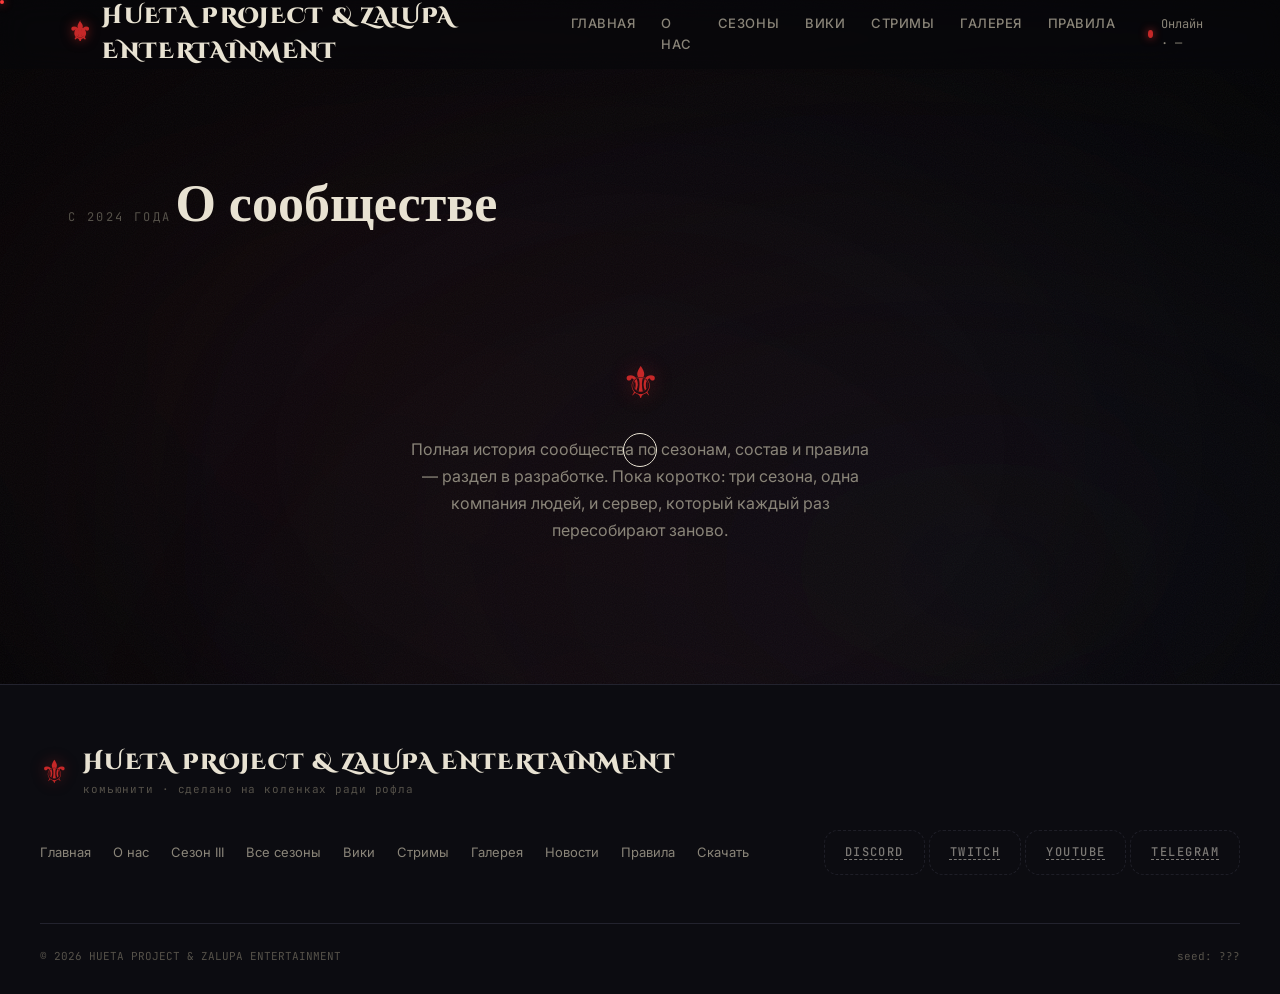
==== about.html @ 7000c820 "Add files via upload" ====
<!DOCTYPE html>
<html lang="ru">
<head>
  <meta charset="UTF-8" />
  <meta name="viewport" content="width=device-width, initial-scale=1.0" />
  <title>О сообществе — УЕБИЩЬ</title>
  <link rel="preconnect" href="https://fonts.googleapis.com" />
  <link rel="preconnect" href="https://fonts.gstatic.com" crossorigin />
  <link href="https://fonts.googleapis.com/css2?family=Cinzel+Decorative:wght@700;900&family=JetBrains+Mono:wght@400;500;700&family=Inter:wght@300;400;500;700&display=swap" rel="stylesheet" />
  <link rel="stylesheet" href="assets/css/styles.css" />
</head>
<body data-theme="dark" data-page="about">
  <div class="bg-fog" aria-hidden="true">
    <div class="fog-layer fog-1"></div><div class="fog-layer fog-2"></div><div class="fog-layer fog-3"></div>
  </div>
  <div class="bg-vignette" aria-hidden="true"></div>
  <div class="bg-grain" aria-hidden="true"></div>
  <div class="cursor" id="cursor" aria-hidden="true"><div class="cursor-ring"></div><div class="cursor-dot"></div></div>
  <div class="scroll-progress" id="scrollProgress" aria-hidden="true"></div>
  <div id="site-header"></div>
  <main>
    <div class="page-header">
      <span class="page-header__eyebrow">С 2024 ГОДА</span>
      <h1 class="glitch" data-text="О сообществе">О сообществе</h1>
    </div>
    <div class="stub-block reveal-auto">
      <div class="stub-block__mark">⚜</div>
      <p>Полная история сообщества по сезонам, состав и правила — раздел в разработке. Пока коротко: три сезона, одна компания людей, и сервер, который каждый раз пересобирают заново.</p>
    </div>
  </main>
  <div id="site-footer"></div>
  <script src="assets/js/site.js"></script>
</body>
</html>
---- assets/css/styles.css ----
/* ============================================================
   ПОЛЫНЬ — Horror Minecraft Server
   Палитра: антрацит + кровь + тлен
   ============================================================ */

:root {
  --bg-0: #07070a;        /* самая глубокая тьма */
  --bg-1: #0c0c11;        /* фон секций */
  --bg-2: #121219;        /* карточки */
  --bg-3: #1a1a23;        /* приподнятые элементы */
  --line: #23232e;        /* границы */
  --line-2: #2e2e3a;      /* границы светлее */

  --ink: #d8d3c8;         /* основной текст — выцветшая кость */
  --ink-dim: #8a8579;     /* приглушённый текст */
  --ink-faint: #56524a;   /* совсем тихий текст */

  --blood: #8b1a1a;       /* кровь */
  --blood-bright: #c62828;/* кровь акцент */
  --blood-glow: #ff3b3b;  /* свечение */
  --rust: #b5651d;        /* ржавчина / факел */
  --bone: #e8e2d2;        /* кость / свет */

  --font-display: "Cinzel Decorative", "Times New Roman", serif;
  --font-mono: "JetBrains Mono", "Courier New", monospace;
  --font-body: "Inter", -apple-system, "Segoe UI", sans-serif;

  --maxw: 1200px;
  --r: 14px;

  --ease: cubic-bezier(0.22, 1, 0.36, 1);
}

/* ============================================================
   РЕСЕТ
   ============================================================ */
*, *::before, *::after { box-sizing: border-box; margin: 0; padding: 0; }

html { scroll-behavior: smooth; }

body {
  font-family: var(--font-body);
  background: var(--bg-0);
  color: var(--ink);
  line-height: 1.6;
  overflow-x: hidden;
  cursor: none;
  position: relative;
  min-height: 100vh;
}

/* На тач-устройствах возвращаем обычный курсор */
@media (hover: none) {
  body { cursor: auto; }
  .cursor { display: none !important; }
}

a { color: inherit; text-decoration: none; }
ul { list-style: none; }
button { font: inherit; color: inherit; background: none; border: none; cursor: none; }
img, canvas { display: block; max-width: 100%; }

::selection { background: var(--blood); color: var(--bone); }

/* Скроллбар */
::-webkit-scrollbar { width: 10px; }
::-webkit-scrollbar-track { background: var(--bg-0); }
::-webkit-scrollbar-thumb { background: var(--line-2); border-radius: 10px; }
::-webkit-scrollbar-thumb:hover { background: var(--blood); }

/* ============================================================
   ФОНОВЫЕ СЛОИ
   ============================================================ */
.bg-fog { position: fixed; inset: 0; z-index: 0; pointer-events: none; overflow: hidden; }
.fog-layer {
  position: absolute;
  inset: -20%;
  background: radial-gradient(ellipse at 30% 40%, rgba(139,26,26,0.07), transparent 55%),
              radial-gradient(ellipse at 70% 60%, rgba(20,20,30,0.5), transparent 60%);
  filter: blur(40px);
  animation: fogDrift 40s linear infinite;
  opacity: 0.6;
}
.fog-2 { animation-duration: 60s; animation-direction: reverse; opacity: 0.45; }
.fog-3 {
  background: radial-gradient(ellipse at 50% 100%, rgba(139,26,26,0.12), transparent 50%);
  animation-duration: 50s; opacity: 0.5;
}
@keyframes fogDrift {
  0%   { transform: translate(0,0) rotate(0deg); }
  50%  { transform: translate(4%, -3%) rotate(180deg); }
  100% { transform: translate(0,0) rotate(360deg); }
}

.bg-vignette {
  position: fixed; inset: 0; z-index: 1; pointer-events: none;
  background: radial-gradient(ellipse at center, transparent 40%, rgba(0,0,0,0.55) 100%);
}

.bg-grain {
  position: fixed; inset: 0; z-index: 2; pointer-events: none; opacity: 0.05;
  background-image: url("data:image/svg+xml;utf8,<svg xmlns='http://www.w3.org/2000/svg' width='120' height='120'><filter id='n'><feTurbulence type='fractalNoise' baseFrequency='0.9' numOctaves='2'/></filter><rect width='100%25' height='100%25' filter='url(%23n)'/></svg>");
  animation: grain 0.8s steps(3) infinite;
}
@keyframes grain {
  0%   { transform: translate(0,0); }
  33%  { transform: translate(-3%, 2%); }
  66%  { transform: translate(2%, -3%); }
  100% { transform: translate(0,0); }
}

/* ============================================================
   КАСТОМНЫЙ КУРСОР
   Контейнер БЕЗ transform/blend — иначе fixed-дети
   позиционируются от него, а не от окна, и разъезжаются.
   ============================================================ */
.cursor {
  position: fixed; top: 0; left: 0; z-index: 9999;
  pointer-events: none;
}
.cursor-ring,
.cursor-dot {
  position: fixed; top: 0; left: 0;
  border-radius: 50%;
  will-change: transform;
}
.cursor-ring {
  width: 34px; height: 34px;
  border: 1px solid var(--bone);
  transition: width 0.25s var(--ease), height 0.25s var(--ease), border-color 0.25s;
}
.cursor-dot {
  width: 4px; height: 4px;
  background: var(--blood-glow);
  box-shadow: 0 0 8px var(--blood-glow);
}
.cursor.is-hover .cursor-ring { width: 56px; height: 56px; border-color: var(--blood-bright); }
.cursor.is-down .cursor-ring { width: 24px; height: 24px; }

/* ============================================================
   ПРОГРЕСС-БАР ПРОКРУТКИ
   ============================================================ */
.scroll-progress {
  position: fixed; top: 0; left: 0; height: 2px; width: 0%;
  background: linear-gradient(90deg, var(--blood), var(--blood-glow));
  z-index: 1000; box-shadow: 0 0 10px var(--blood-glow);
  transition: width 0.1s linear;
}

/* ============================================================
   НАВИГАЦИЯ
   ============================================================ */
.nav {
  position: fixed; top: 0; left: 0; right: 0; z-index: 100;
  background: rgba(7,7,10,0.6);
  backdrop-filter: blur(14px) saturate(140%);
  -webkit-backdrop-filter: blur(14px) saturate(140%);
  border-bottom: 1px solid transparent;
  transition: border-color 0.4s, background 0.4s;
}
.nav.is-scrolled { border-bottom-color: var(--line); background: rgba(7,7,10,0.85); }
.nav__inner {
  max-width: var(--maxw); margin: 0 auto; padding: 0 28px;
  height: 68px; display: flex; align-items: center; gap: 32px;
}
.nav__logo { display: flex; align-items: center; gap: 10px; font-family: var(--font-display); font-weight: 900; font-size: 22px; letter-spacing: 0.06em; }
.nav__logo-mark { color: var(--blood-bright); font-size: 26px; text-shadow: 0 0 12px rgba(198,40,40,0.6); }
.nav__logo-text { color: var(--bone); }

.nav__links { display: flex; gap: 26px; margin-left: auto; }
.nav__links a {
  font-size: 13px; font-weight: 500; letter-spacing: 0.04em; text-transform: uppercase;
  color: var(--ink-dim); position: relative; padding: 6px 0; transition: color 0.25s;
}
.nav__links a::after {
  content: ""; position: absolute; left: 0; bottom: 0; height: 1px; width: 0;
  background: var(--blood-bright); transition: width 0.3s var(--ease);
}
.nav__links a:hover { color: var(--bone); }
.nav__links a:hover::after { width: 100%; }

.nav__status { display: flex; align-items: center; gap: 8px; font-family: var(--font-mono); font-size: 12px; color: var(--ink-dim); }
.status-dot {
  width: 8px; height: 8px; border-radius: 50%; background: var(--blood-bright);
  box-shadow: 0 0 8px var(--blood-bright); animation: pulse 2.4s ease-in-out infinite;
}
.status-dot--lg { width: 12px; height: 12px; }
@keyframes pulse { 0%,100% { opacity: 1; transform: scale(1); } 50% { opacity: 0.4; transform: scale(0.8); } }

.nav__burger { display: none; flex-direction: column; gap: 5px; padding: 6px; }
.nav__burger span { width: 22px; height: 2px; background: var(--bone); transition: 0.3s; }
.nav__burger.is-open span:nth-child(1) { transform: translateY(7px) rotate(45deg); }
.nav__burger.is-open span:nth-child(2) { opacity: 0; }
.nav__burger.is-open span:nth-child(3) { transform: translateY(-7px) rotate(-45deg); }

.nav__mobile { display: none; flex-direction: column; background: var(--bg-1); border-bottom: 1px solid var(--line); padding: 16px 28px; gap: 14px; }
.nav__mobile a { color: var(--ink-dim); font-size: 15px; text-transform: uppercase; letter-spacing: 0.04em; }

/* ============================================================
   ОБЩИЕ СЕКЦИИ — плотный ритм, без воздушных пустот
   ============================================================ */
main { position: relative; z-index: 3; }
section { padding: 84px 28px; position: relative; }
.section-head { max-width: var(--maxw); margin: 0 auto 40px; }
.section-head--center { text-align: center; }
.section-head__index {
  font-family: var(--font-mono); font-size: 13px; color: var(--blood-bright);
  letter-spacing: 0.2em; display: block; margin-bottom: 14px;
}
.section-head__title {
  font-family: var(--font-display); font-weight: 900; font-size: clamp(30px, 4vw, 48px);
  color: var(--bone); letter-spacing: 0.02em; line-height: 1.1;
}
.section-head__desc { margin-top: 16px; color: var(--ink-dim); max-width: 560px; font-size: 16px; }
.section-head--center .section-head__desc { margin-left: auto; margin-right: auto; }

/* Разделитель-волосок между секциями — тонкая линия со знаком */
.divider {
  border: 0; max-width: var(--maxw); margin: 0 auto;
  height: 1px; background: linear-gradient(90deg, transparent, var(--line) 20%, var(--line) 80%, transparent);
  position: relative;
}
.divider::after {
  content: "⚜"; position: absolute; top: 50%; left: 50%; transform: translate(-50%, -50%);
  font-size: 14px; color: var(--blood-bright); background: var(--bg-0);
  padding: 0 18px; text-shadow: 0 0 10px rgba(198,40,40,0.5);
}

/* ============================================================
   HERO
   ============================================================ */
.hero {
  min-height: 100vh; display: flex; align-items: center; justify-content: center;
  text-align: center; padding: 110px 28px 72px; position: relative; overflow: hidden;
}
.hero__grid {
  position: absolute; inset: 0; pointer-events: none; opacity: 0.12;
  background-image:
    linear-gradient(var(--line) 1px, transparent 1px),
    linear-gradient(90deg, var(--line) 1px, transparent 1px);
  background-size: 64px 64px;
  mask-image: radial-gradient(ellipse at center, black 20%, transparent 70%);
  -webkit-mask-image: radial-gradient(ellipse at center, black 20%, transparent 70%);
}
.hero__content { position: relative; z-index: 2; max-width: 820px; }
.hero__eyebrow {
  font-family: var(--font-mono); font-size: 12px; letter-spacing: 0.3em;
  color: var(--ink-dim); display: inline-flex; align-items: center; gap: 14px; margin-bottom: 28px;
}
.hero__eyebrow-line { width: 40px; height: 1px; background: var(--blood-bright); }

.hero__title { font-family: var(--font-display); font-weight: 900; font-size: clamp(64px, 14vw, 180px); line-height: 0.9; color: var(--bone); letter-spacing: 0.04em; text-shadow: 0 0 60px rgba(139,26,26,0.3); }

.hero__subtitle { margin: 32px auto 0; max-width: 600px; font-size: clamp(15px, 2vw, 19px); color: var(--ink-dim); line-height: 1.7; }
.hero__subtitle em { color: var(--blood-bright); font-style: italic; }

.hero__cta { margin-top: 44px; display: flex; gap: 16px; justify-content: center; flex-wrap: wrap; }

.hero__stats { margin-top: 56px; display: flex; gap: 48px; justify-content: center; flex-wrap: wrap; padding-top: 40px; border-top: 1px solid var(--line); max-width: 560px; margin-left: auto; margin-right: auto; width: 100%; }
.hero__stat { display: flex; flex-direction: column; gap: 6px; }
.hero__stat-num { font-family: var(--font-display); font-weight: 900; font-size: 30px; color: var(--bone); }
.hero__stat-label { font-family: var(--font-mono); font-size: 11px; letter-spacing: 0.15em; text-transform: uppercase; color: var(--ink-faint); }

.hero__scroll { position: absolute; bottom: 32px; left: 50%; transform: translateX(-50%); display: flex; flex-direction: column; align-items: center; gap: 10px; font-family: var(--font-mono); font-size: 10px; letter-spacing: 0.25em; text-transform: uppercase; color: var(--ink-faint); }
.hero__scroll-line { width: 1px; height: 40px; background: linear-gradient(var(--blood-bright), transparent); animation: scrollPulse 2s var(--ease) infinite; }
@keyframes scrollPulse { 0% { transform: scaleY(0); transform-origin: top; } 50% { transform: scaleY(1); transform-origin: top; } 50.01% { transform-origin: bottom; } 100% { transform: scaleY(0); transform-origin: bottom; } }

/* ============================================================
   КНОПКИ
   ============================================================ */
.btn {
  display: inline-flex; align-items: center; justify-content: center; gap: 10px;
  padding: 16px 28px; font-family: var(--font-mono); font-size: 13px; font-weight: 500;
  letter-spacing: 0.12em; text-transform: uppercase; border-radius: var(--r);
  position: relative; transition: all 0.3s var(--ease); overflow: hidden;
}
.btn--sm { padding: 12px 20px; font-size: 12px; }
.btn--primary {
  background: var(--blood); color: var(--bone); border: 1px solid var(--blood-bright);
  box-shadow: 0 0 0 0 rgba(198,40,40,0.5); flex-direction: column; gap: 2px; padding: 14px 36px;
}
.btn--primary .btn__label { font-size: 15px; font-weight: 700; letter-spacing: 0.06em; }
.btn--primary .btn__hint { font-size: 9px; opacity: 0.7; letter-spacing: 0.2em; }
.btn--primary:hover { background: var(--blood-bright); box-shadow: 0 0 40px rgba(198,40,40,0.5); transform: translateY(-2px); }
.btn--ghost { background: transparent; color: var(--ink); border: 1px solid var(--line-2); }
.btn--ghost:hover { border-color: var(--blood-bright); color: var(--bone); background: rgba(139,26,26,0.1); }

/* ============================================================
   ОБ СБОРКЕ
   ============================================================ */
.about__grid { max-width: var(--maxw); margin: 0 auto; display: grid; grid-template-columns: repeat(auto-fit, minmax(240px, 1fr)); gap: 18px; }
.about__card {
  background: var(--bg-2); border: 1px solid var(--line); border-radius: var(--r);
  padding: 30px 26px; position: relative; overflow: hidden;
  transition: transform 0.4s var(--ease), border-color 0.4s, background 0.4s;
}
.about__card::before {
  content: ""; position: absolute; top: 0; left: 0; right: 0; height: 2px;
  background: linear-gradient(90deg, transparent, var(--blood-bright), transparent);
  transform: translateX(-100%); transition: transform 0.6s var(--ease);
}
.about__card:hover { transform: translateY(-6px); border-color: var(--line-2); background: var(--bg-3); }
.about__card:hover::before { transform: translateX(100%); }
.about__card-num { font-family: var(--font-mono); font-size: 12px; color: var(--blood-bright); margin-bottom: 24px; letter-spacing: 0.15em; }
.about__card h3 { font-family: var(--font-display); font-size: 22px; color: var(--bone); margin-bottom: 14px; line-height: 1.2; }
.about__card p { color: var(--ink-dim); font-size: 14.5px; line-height: 1.7; }

/* ============================================================
   МЕХАНИКИ — плоская заливка, контраст к соседям
   ============================================================ */
.features { background: var(--bg-1); border-block: 1px solid var(--line); }
.features__list { max-width: var(--maxw); margin: 0 auto; display: flex; flex-direction: column; gap: 14px; }
.feature {
  display: grid; grid-template-columns: 80px 1fr 200px; gap: 32px; align-items: center;
  background: var(--bg-1); border: 1px solid var(--line); border-radius: var(--r);
  padding: 28px 32px; transition: all 0.4s var(--ease);
}
.feature:hover { border-color: var(--blood); background: var(--bg-2); transform: translateX(8px); }
.feature__icon { font-size: 40px; color: var(--blood-bright); text-align: center; text-shadow: 0 0 20px rgba(198,40,40,0.4); transition: transform 0.4s var(--ease); }
.feature:hover .feature__icon { transform: rotate(180deg) scale(1.1); }
.feature__body h3 { font-family: var(--font-display); font-size: 24px; color: var(--bone); margin-bottom: 8px; }
.feature__body p { color: var(--ink-dim); font-size: 14.5px; line-height: 1.65; max-width: 560px; }
.feature__meter { height: 4px; background: var(--bg-3); border-radius: 4px; overflow: hidden; position: relative; }
.feature__meter-fill { height: 100%; width: var(--w); background: linear-gradient(90deg, var(--rust), var(--blood-bright)); border-radius: 4px; position: relative; }
.feature__meter-fill::after { content: ""; position: absolute; right: 0; top: 50%; transform: translateY(-50%); width: 6px; height: 6px; border-radius: 50%; background: var(--blood-glow); box-shadow: 0 0 8px var(--blood-glow); }

/* ============================================================
   КАРТА МИРА
   ============================================================ */
.map__wrap { max-width: var(--maxw); margin: 0 auto; display: grid; grid-template-columns: 1fr 280px; gap: 20px; position: relative; align-items: stretch; }
.map__panel { background: var(--bg-1); border: 1px solid var(--line); border-radius: var(--r); padding: 20px; position: relative; display: flex; flex-direction: column; }
#worldMap { width: 100%; height: auto; border-radius: 8px; background: #0a0a0f; display: block; }
.map__legend { display: flex; gap: 22px; margin-top: 16px; flex-wrap: wrap; font-family: var(--font-mono); font-size: 11px; color: var(--ink-dim); letter-spacing: 0.06em; }
.map__legend span { display: inline-flex; align-items: center; gap: 8px; }
.dot { width: 9px; height: 9px; border-radius: 50%; display: inline-block; }
.dot--player { background: #5fd068; box-shadow: 0 0 8px #5fd068; }
.dot--dead { background: var(--blood-bright); box-shadow: 0 0 8px var(--blood-bright); }
.dot--danger { background: var(--rust); box-shadow: 0 0 8px var(--rust); }

.map__side { display: flex; flex-direction: column; gap: 14px; }
.map__stat { background: var(--bg-1); border: 1px solid var(--line); border-radius: var(--r); padding: 18px 20px; }
.map__stat-label { font-family: var(--font-mono); font-size: 11px; letter-spacing: 0.12em; text-transform: uppercase; color: var(--ink-faint); }
.map__stat-val { display: block; font-family: var(--font-display); font-size: 30px; color: var(--bone); margin-top: 6px; }

.map__feed { background: var(--bg-1); border: 1px solid var(--line); border-radius: var(--r); padding: 18px 20px; flex: 1; display: flex; flex-direction: column; }
.map__feed h4 { font-family: var(--font-mono); font-size: 11px; letter-spacing: 0.15em; text-transform: uppercase; color: var(--blood-bright); margin-bottom: 14px; }
.map__feed ul { display: flex; flex-direction: column; gap: 10px; flex: 1; overflow: hidden; }
.map__feed li { font-size: 12.5px; color: var(--ink-dim); line-height: 1.4; padding-left: 14px; position: relative; animation: feedIn 0.5s var(--ease); }
.map__feed li::before { content: "›"; position: absolute; left: 0; color: var(--blood-bright); }
.map__feed li time { font-family: var(--font-mono); color: var(--ink-faint); font-size: 10px; margin-right: 8px; }
@keyframes feedIn { from { opacity: 0; transform: translateX(-10px); } to { opacity: 1; transform: translateX(0); } }
.map__hint { font-size: 11px; color: var(--ink-faint); font-style: italic; }

.map__tooltip {
  position: fixed; z-index: 200; background: var(--bg-3); border: 1px solid var(--blood);
  border-radius: 8px; padding: 10px 14px; font-size: 12.5px; color: var(--bone);
  pointer-events: none; box-shadow: 0 8px 24px rgba(0,0,0,0.6); max-width: 240px;
  transform: translate(-50%, -130%);
}
.map__tooltip strong { color: var(--blood-glow); }
.map__tooltip small { display: block; color: var(--ink-dim); font-family: var(--font-mono); font-size: 10px; margin-top: 4px; }

/* ============================================================
   ОНЛАЙН
   ============================================================ */
.online__grid { max-width: var(--maxw); margin: 0 auto; display: grid; grid-template-columns: 1.2fr 0.8fr; grid-template-rows: auto auto; gap: 20px; }
.online__hero { grid-row: span 2; background: var(--bg-1); border: 1px solid var(--line); border-radius: var(--r); padding: 40px 36px; display: flex; flex-direction: column; }
.online__hero-top { display: flex; align-items: center; gap: 12px; margin-bottom: 32px; }
.online__hero-state { font-family: var(--font-mono); font-size: 13px; letter-spacing: 0.1em; text-transform: uppercase; color: var(--bone); }
.online__hero-num { font-family: var(--font-display); font-weight: 900; font-size: clamp(56px, 9vw, 96px); color: var(--bone); line-height: 1; text-shadow: 0 0 40px rgba(198,40,40,0.3); }
.online__hero-cap { color: var(--ink-faint); font-size: 0.4em; }
.online__hero-label { font-family: var(--font-mono); font-size: 12px; letter-spacing: 0.12em; text-transform: uppercase; color: var(--ink-dim); margin-top: 8px; }
.online__hero-bar { height: 6px; background: var(--bg-3); border-radius: 6px; overflow: hidden; margin-top: 24px; }
.online__hero-bar-fill { height: 100%; width: 0%; background: linear-gradient(90deg, var(--rust), var(--blood-bright), var(--blood-glow)); border-radius: 6px; transition: width 0.8s var(--ease); box-shadow: 0 0 12px rgba(198,40,40,0.5); }

.online__hero-meta { margin-top: 32px; display: grid; grid-template-columns: 1fr 1fr; gap: 18px; padding-top: 24px; border-top: 1px solid var(--line); }
.online__hero-meta div { display: flex; flex-direction: column; gap: 4px; }
.online__hero-meta span { font-family: var(--font-mono); font-size: 10px; letter-spacing: 0.12em; text-transform: uppercase; color: var(--ink-faint); }
.online__hero-meta strong { font-family: var(--font-mono); font-size: 18px; color: var(--bone); font-weight: 500; }

/* Индикатор близости нечто — заполняет низ панели */
.online__hero-threat {
  margin-top: auto; padding-top: 24px; border-top: 1px solid var(--line);
}
.online__hero-threat-head { display: flex; justify-content: space-between; align-items: baseline; }
.online__hero-threat-head span:first-child { font-family: var(--font-mono); font-size: 11px; letter-spacing: 0.14em; text-transform: uppercase; color: var(--ink-dim); }
.online__hero-threat-val { font-family: var(--font-display); font-size: 18px; color: var(--blood-bright); transition: color 0.5s, text-shadow 0.5s; }
.online__hero-threat-val[data-level="high"] { color: var(--blood-glow); text-shadow: 0 0 14px var(--blood-glow); }
.online__hero-threat-meter { display: flex; gap: 5px; margin-top: 14px; }
.online__hero-threat-meter span { flex: 1; height: 6px; border-radius: 3px; background: var(--bg-3); transition: background 0.5s, box-shadow 0.5s; }
.online__hero-threat-meter span.on { background: var(--blood-bright); box-shadow: 0 0 8px rgba(198,40,40,0.6); }
.online__hero-threat-note { margin-top: 12px; font-size: 12px; color: var(--ink-faint); font-style: italic; line-height: 1.5; }

.online__side { background: var(--bg-1); border: 1px solid var(--line); border-radius: var(--r); padding: 28px; }
.online__side h3 { font-family: var(--font-display); font-size: 18px; color: var(--bone); margin-bottom: 18px; }
.player-list { display: flex; flex-direction: column; gap: 8px; max-height: 320px; overflow-y: auto; }
.player-list li { display: flex; align-items: center; gap: 12px; padding: 8px 10px; border-radius: 8px; transition: background 0.25s; animation: feedIn 0.4s var(--ease); }
.player-list li:hover { background: var(--bg-3); }
.player-list .pl-head { width: 28px; height: 28px; border-radius: 6px; flex-shrink: 0; image-rendering: pixelated; background: var(--bg-3); display: grid; place-items: center; font-size: 14px; }
.player-list .pl-name { font-family: var(--font-mono); font-size: 13px; color: var(--ink); }
.player-list .pl-ping { margin-left: auto; font-family: var(--font-mono); font-size: 10px; color: var(--ink-faint); }

.online__chart { background: var(--bg-1); border: 1px solid var(--line); border-radius: var(--r); padding: 28px; }
.online__chart h3 { font-family: var(--font-display); font-size: 18px; color: var(--bone); margin-bottom: 18px; }
#onlineChart { width: 100%; height: auto; }
.online__chart-axis { display: flex; justify-content: space-between; margin-top: 8px; font-family: var(--font-mono); font-size: 10px; color: var(--ink-faint); }

/* ============================================================
   КАК ЗАЙТИ
   ============================================================ */
.join__inner { max-width: 800px; margin: 0 auto; text-align: center; }
.join__steps { display: flex; gap: 0; justify-content: center; margin: 44px 0; flex-wrap: wrap; }
.join__step { flex: 1; min-width: 200px; text-align: left; position: relative; padding: 4px 28px 0; }
.join__step + .join__step { border-left: 1px solid var(--line); }
.join__step-n { font-family: var(--font-display); font-weight: 900; font-size: 44px; color: var(--blood-bright); display: block; line-height: 1; text-shadow: 0 0 20px rgba(198,40,40,0.3); }
.join__step p { margin-top: 16px; color: var(--ink-dim); font-size: 14.5px; line-height: 1.65; }
.join__step strong { color: var(--bone); font-weight: 500; }

.join__ip { margin: 44px auto 0; max-width: 540px; background: var(--bg-1); border: 1px solid var(--line); border-radius: var(--r); padding: 32px; position: relative; }
.join__ip-label { font-family: var(--font-mono); font-size: 11px; letter-spacing: 0.15em; text-transform: uppercase; color: var(--ink-faint); }
.join__ip-value { display: flex; align-items: center; justify-content: center; gap: 16px; margin-top: 12px; }
.join__ip-value span { font-family: var(--font-mono); font-size: clamp(20px, 4vw, 30px); color: var(--bone); letter-spacing: 0.04em; }
.join__ip-copy { padding: 8px 18px; border: 1px solid var(--line-2); border-radius: 8px; font-family: var(--font-mono); font-size: 12px; letter-spacing: 0.1em; text-transform: uppercase; color: var(--ink-dim); transition: all 0.25s; }
.join__ip-copy:hover { border-color: var(--blood-bright); color: var(--bone); background: rgba(139,26,26,0.15); }
.join__ip-copy.copied { border-color: var(--blood-bright); color: var(--blood-glow); }
.join__ip-toast { margin-top: 18px; font-size: 12px; color: var(--blood-bright); font-style: italic; animation: feedIn 0.4s var(--ease); }
.join__warn { margin-top: 36px; font-family: var(--font-mono); font-size: 12px; color: var(--ink-faint); letter-spacing: 0.04em; }

/* ============================================================
   ФУТЕР
   ============================================================ */
.footer { position: relative; z-index: 3; border-top: 1px solid var(--line); background: var(--bg-1); padding: 60px 28px 28px; }
.footer__inner { max-width: var(--maxw); margin: 0 auto; display: flex; justify-content: space-between; align-items: center; gap: 32px; flex-wrap: wrap; }
.footer__brand { display: flex; align-items: center; gap: 14px; }
.footer__mark { font-size: 32px; color: var(--blood-bright); text-shadow: 0 0 14px rgba(198,40,40,0.5); }
.footer__name { font-family: var(--font-display); font-weight: 900; font-size: 22px; color: var(--bone); letter-spacing: 0.06em; }
.footer__tag { font-family: var(--font-mono); font-size: 11px; color: var(--ink-faint); letter-spacing: 0.08em; }
.footer__links { display: flex; gap: 22px; flex-wrap: wrap; }
.footer__links a { font-size: 13px; color: var(--ink-dim); transition: color 0.25s; }
.footer__links a:hover { color: var(--bone); }
.footer__bottom { max-width: var(--maxw); margin: 48px auto 0; padding-top: 24px; border-top: 1px solid var(--line); display: flex; justify-content: space-between; gap: 16px; flex-wrap: wrap; font-family: var(--font-mono); font-size: 11px; color: var(--ink-faint); }
.footer__easter { cursor: none; transition: color 0.3s; }
.footer__easter:hover { color: var(--blood-bright); }

/* ============================================================
   GLITCH ЭФФЕКТ
   ============================================================ */
.glitch { position: relative; display: inline-block; }
.glitch::before, .glitch::after {
  content: attr(data-text); position: absolute; top: 0; left: 0; width: 100%;
  clip-path: inset(0 0 0 0); opacity: 0;
}
.glitch::before { color: var(--blood-glow); transform: translate(-2px, 0); }
.glitch::after { color: var(--rust); transform: translate(2px, 0); }
.glitch--xl::before { transform: translate(-4px, 0); }
.glitch--xl::after { transform: translate(4px, 0); }
.glitch.is-glitching::before, .glitch.is-glitching::after { opacity: 0.85; animation: glitchShake 0.3s steps(2) 2; }
@keyframes glitchShake {
  0% { clip-path: inset(20% 0 60% 0); transform: translate(-3px, 0); }
  25% { clip-path: inset(70% 0 10% 0); transform: translate(3px, 0); }
  50% { clip-path: inset(40% 0 40% 0); transform: translate(-2px, 0); }
  75% { clip-path: inset(10% 0 80% 0); transform: translate(2px, 0); }
  100% { clip-path: inset(60% 0 20% 0); transform: translate(-3px, 0); }
}

/* ============================================================
   АНИМАЦИИ ПОЯВЛЕНИЯ
   ============================================================ */
.reveal { opacity: 0; transform: translateY(40px); transition: opacity 0.8s var(--ease), transform 0.8s var(--ease); }
.reveal.is-visible { opacity: 1; transform: translateY(0); }

/* ============================================================
   АДАПТИВ
   ============================================================ */
@media (max-width: 900px) {
  section { padding: 68px 24px; }

  .nav__links { display: none; }
  .nav__status { display: none; }
  .nav__burger { display: flex; }
  .nav__mobile { display: flex; }

  .feature { grid-template-columns: 56px 1fr; }
  .feature__meter { grid-column: 1 / -1; }

  .map__wrap { grid-template-columns: 1fr; }
  .map__side { flex-direction: row; flex-wrap: wrap; }
  .map__stat { flex: 1 1 130px; }
  .map__feed { flex-basis: 100%; }

  .online__grid { grid-template-columns: 1fr; }
  .online__hero { grid-row: auto; }

  .join__step { flex-basis: 100%; padding: 18px 0; }
  .join__step + .join__step { border-left: 0; border-top: 1px solid var(--line); }
}

@media (max-width: 560px) {
  section { padding: 60px 20px; }
  .hero { padding: 96px 20px 56px; }
  .hero__stats { gap: 28px; }
  .hero__stat-num { font-size: 26px; }
  .nav__inner { padding: 0 20px; gap: 16px; }
  .about__card, .feature, .online__hero, .online__side, .online__chart, .join__ip { padding: 24px 20px; }
  .feature { grid-template-columns: 1fr; text-align: center; }
  .feature__icon { font-size: 32px; }
  .online__hero-meta { grid-template-columns: 1fr; }
  .footer__inner { flex-direction: column; text-align: center; }
}

/* Атрибут hidden должен побеждать любые display-правила классов —
   без этого .btn[hidden], .nav__mobile[hidden] и т.д. всё равно остаются видимыми */
[hidden] { display: none !important; }

/* ============================================================
   ГЛАВНАЯ (ХАБ СООБЩЕСТВА) — новые блоки
   ============================================================ */
.hub-hero {
  min-height: 92vh; display: flex; flex-direction: column; justify-content: center;
  padding: 140px 28px 80px; position: relative; z-index: 3; max-width: var(--maxw); margin: 0 auto;
}
.hub-hero__eyebrow {
  display: flex; align-items: center; gap: 12px; font-family: var(--font-mono);
  font-size: 12px; letter-spacing: 0.22em; text-transform: uppercase; color: var(--ink-dim); margin-bottom: 22px;
}
.hub-hero__eyebrow-line { width: 40px; height: 1px; background: var(--blood-bright); }
.hub-hero__title { font-family: var(--font-display); font-weight: 900; font-size: clamp(40px, 7vw, 84px); color: var(--bone); line-height: 1.02; letter-spacing: 0.01em; }
.hub-hero__desc { margin-top: 26px; max-width: 620px; font-size: 17px; color: var(--ink-dim); line-height: 1.7; }
.hub-hero__cta { display: flex; flex-wrap: wrap; gap: 14px; margin-top: 38px; }

.hub-stats { display: flex; gap: 48px; margin-top: 56px; flex-wrap: wrap; }
.hub-stats .stat-num { font-family: var(--font-display); font-size: 34px; color: var(--blood-bright); text-shadow: 0 0 16px rgba(198,40,40,0.3); }
.hub-stats .stat-label { display: block; margin-top: 4px; font-family: var(--font-mono); font-size: 11px; letter-spacing: 0.1em; text-transform: uppercase; color: var(--ink-faint); }

/* --- О сообществе, короткий тизер --- */
.about-teaser { max-width: 760px; }
.about-teaser p { font-size: 16px; color: var(--ink-dim); line-height: 1.8; }
.about-teaser a.link-arrow { display: inline-flex; align-items: center; gap: 8px; margin-top: 20px; color: var(--bone); font-family: var(--font-mono); font-size: 13px; letter-spacing: 0.06em; }
.about-teaser a.link-arrow:hover { color: var(--blood-bright); }

/* --- Карточки сезонов --- */
.season-list { display: flex; flex-direction: column; gap: 14px; }
.season-card {
  display: grid; grid-template-columns: 90px 1fr auto; align-items: center; gap: 24px;
  padding: 26px 28px; background: var(--bg-1); border: 1px solid var(--line); border-radius: var(--r);
  transition: border-color 0.3s, background 0.3s, transform 0.3s;
}
.season-card:hover { border-color: var(--line-2); background: var(--bg-2); transform: translateX(4px); }
.season-card.is-active { border-color: var(--blood); box-shadow: 0 0 0 1px rgba(139,26,26,0.25) inset; }
.season-card__roman { font-family: var(--font-display); font-weight: 900; font-size: 40px; color: var(--ink-faint); }
.season-card.is-active .season-card__roman { color: var(--blood-bright); text-shadow: 0 0 16px rgba(198,40,40,0.4); }
.season-card__status { font-family: var(--font-mono); font-size: 11px; letter-spacing: 0.08em; text-transform: uppercase; color: var(--ink-faint); }
.season-card.is-active .season-card__status { color: var(--blood-bright); }
.season-card__body h3 { font-family: var(--font-display); font-size: 20px; color: var(--bone); margin: 6px 0 8px; }
.season-card__body p { font-size: 14px; color: var(--ink-dim); line-height: 1.6; max-width: 560px; }
.season-card__arrow { font-size: 22px; color: var(--ink-faint); transition: transform 0.3s, color 0.3s; }
.season-card:hover .season-card__arrow { transform: translateX(4px); color: var(--bone); }

/* --- Карточки новостей --- */
.news-grid { display: grid; grid-template-columns: repeat(3, 1fr); gap: 20px; }
.news-card { background: var(--bg-1); border: 1px solid var(--line); border-radius: var(--r); padding: 24px; transition: border-color 0.3s, transform 0.3s; }
.news-card:hover { border-color: var(--line-2); transform: translateY(-3px); }
.news-card__meta { display: flex; justify-content: space-between; align-items: center; font-family: var(--font-mono); font-size: 11px; color: var(--ink-faint); margin-bottom: 14px; }
.news-card__tag { padding: 3px 10px; border: 1px solid var(--line-2); border-radius: 999px; text-transform: uppercase; letter-spacing: 0.06em; }
.news-card h3 { font-family: var(--font-display); font-size: 17px; color: var(--bone); margin-bottom: 8px; }
.news-card p { font-size: 13.5px; color: var(--ink-dim); line-height: 1.6; }

/* --- Заголовок для внутренних страниц (about/wiki/rules и тд) --- */
.page-header { padding: 150px 28px 60px; max-width: var(--maxw); margin: 0 auto; }
.page-header__eyebrow { font-family: var(--font-mono); font-size: 12px; letter-spacing: 0.2em; text-transform: uppercase; color: var(--ink-faint); }
.page-header h1 { font-family: var(--font-display); font-size: clamp(32px, 5vw, 52px); color: var(--bone); margin-top: 14px; }

/* --- Заглушка "страница в разработке" --- */
.stub-block { max-width: var(--maxw); margin: 0 auto; padding: 40px 28px 140px; text-align: center; }
.stub-block__mark { font-size: 44px; color: var(--blood-bright); text-shadow: 0 0 20px rgba(198,40,40,0.4); }
.stub-block p { margin-top: 18px; color: var(--ink-dim); max-width: 460px; margin-left: auto; margin-right: auto; line-height: 1.7; }

@media (max-width: 900px) {
  .news-grid { grid-template-columns: 1fr; }
  .season-card { grid-template-columns: 56px 1fr; }
  .season-card__arrow { display: none; }
  .hub-stats { gap: 30px; }
}

/* --- Пагинация между сезонами --- */
.season-pager {
  max-width: var(--maxw); margin: 0 auto; padding: 60px 28px 100px;
  display: flex; justify-content: space-between; align-items: center; gap: 20px; flex-wrap: wrap;
}
.season-pager a { display: flex; flex-direction: column; gap: 4px; font-family: var(--font-mono); font-size: 11px; letter-spacing: 0.1em; text-transform: uppercase; color: var(--ink-dim); transition: color 0.25s; }
.season-pager a span.big { font-family: var(--font-display); font-size: 18px; letter-spacing: 0.02em; color: var(--bone); text-transform: none; }
.season-pager a:hover { color: var(--bone); }
.season-pager a:hover span.big { color: var(--blood-bright); }
.season-pager__next { text-align: right; align-items: flex-end; margin-left: auto; }
.season-pager__all { font-family: var(--font-mono); font-size: 12px; letter-spacing: 0.08em; text-transform: uppercase; color: var(--ink-faint); border: 1px solid var(--line-2); border-radius: 999px; padding: 10px 18px; transition: all 0.25s; }
.season-pager__all:hover { border-color: var(--blood-bright); color: var(--bone); background: rgba(139,26,26,0.1); }

@media (max-width: 640px) {
  .season-pager { flex-direction: column; align-items: stretch; text-align: left; }
  .season-pager__next { text-align: left; align-items: flex-start; margin-left: 0; }
  .season-pager__all { align-self: flex-start; }
}

/* --- Карточки участников (вики) --- */
.player-grid { max-width: var(--maxw); margin: 0 auto; display: grid; grid-template-columns: repeat(auto-fill, minmax(260px, 1fr)); gap: 16px; }
.player-card { background: var(--bg-1); border: 1px solid var(--line); border-radius: var(--r); padding: 24px; transition: border-color 0.3s, transform 0.3s; }
.player-card:hover { border-color: var(--line-2); transform: translateY(-3px); }
.player-card__top { display: flex; align-items: center; gap: 14px; }
.player-card__emoji { font-size: 28px; width: 48px; height: 48px; display: flex; align-items: center; justify-content: center; background: var(--bg-2); border-radius: 12px; flex-shrink: 0; overflow: hidden; }
.player-card__emoji img { width: 100%; height: 100%; object-fit: cover; border-radius: 12px; }
.player-card__name { font-family: var(--font-display); font-size: 17px; color: var(--bone); line-height: 1.2; }
.player-card__nick { font-family: var(--font-mono); font-size: 11.5px; color: var(--ink-faint); }
.player-card__role { display: inline-block; margin-top: 14px; font-family: var(--font-mono); font-size: 10.5px; letter-spacing: 0.08em; text-transform: uppercase; color: var(--blood-bright); border: 1px solid var(--line-2); border-radius: 999px; padding: 3px 10px; }
.player-card__since { font-family: var(--font-mono); font-size: 10.5px; color: var(--ink-faint); margin-left: 8px; }
.player-card__bio { margin-top: 12px; font-size: 13.5px; color: var(--ink-dim); line-height: 1.6; }
.player-card__tag { display: inline-block; margin-top: 12px; font-size: 11px; color: var(--rust); font-style: italic; }
.wiki-empty-hint { max-width: 560px; margin: 0 auto; text-align: center; color: var(--ink-faint); font-size: 13px; padding: 30px 0; }

/* --- Явные заглушки, которые ещё нужно заполнить --- */
a.is-placeholder, .btn.is-placeholder {
  opacity: 0.55;
  border-style: dashed !important;
  text-decoration: underline dashed;
  text-underline-offset: 3px;
}

/* --- Карточки стримеров --- */
.stream-grid { max-width: var(--maxw); margin: 0 auto; display: grid; grid-template-columns: repeat(auto-fit, minmax(360px, 1fr)); gap: 24px; }
.stream-card { background: var(--bg-1); border: 1px solid var(--line); border-radius: var(--r); overflow: hidden; }
.stream-card__player { position: relative; width: 100%; aspect-ratio: 16 / 9; background: var(--bg-2); }
.stream-card__player iframe { position: absolute; inset: 0; width: 100%; height: 100%; border: 0; }
.stream-card__meta { display: flex; justify-content: space-between; align-items: center; flex-wrap: wrap; gap: 10px; padding: 18px 20px; }
.stream-card__name { font-family: var(--font-display); font-size: 16px; color: var(--bone); margin-right: 10px; }
.stream-card__note { font-family: var(--font-mono); font-size: 11px; color: var(--ink-faint); }
.stream-card__links { display: flex; gap: 16px; }

/* --- Галерея: настоящий masonry, а не ровная сетка --- */
.gallery-grid {
  max-width: var(--maxw); margin: 0 auto;
  column-count: 4; column-gap: 14px;
}
.gallery-item {
  position: relative; display: block; width: 100%; break-inside: avoid; margin-bottom: 14px;
  border-radius: 14px; overflow: hidden; border: 1px solid var(--line); background: var(--bg-1);
  padding: 0; cursor: pointer; transition: border-color 0.35s, box-shadow 0.35s, transform 0.35s;
}
.gallery-item img { width: 100%; height: auto; display: block; transition: transform 0.5s var(--ease), filter 0.5s; }
.gallery-item:hover {
  border-color: var(--blood-bright);
  box-shadow: 0 0 0 1px rgba(198,40,40,0.15), 0 18px 40px rgba(0,0,0,0.5), 0 0 30px rgba(198,40,40,0.18);
  transform: translateY(-3px);
}
.gallery-item:hover img { transform: scale(1.05); filter: brightness(0.55) saturate(1.1); }

.gallery-item__overlay {
  position: absolute; inset: 0; display: flex; flex-direction: column; justify-content: flex-end; padding: 16px;
  background: linear-gradient(180deg, transparent 40%, rgba(8,7,9,0.92) 100%);
  opacity: 0; transition: opacity 0.35s;
}
.gallery-item:hover .gallery-item__overlay { opacity: 1; }
.gallery-item__caption { font-size: 13px; color: var(--bone); line-height: 1.4; text-align: left; }
.gallery-item__tag {
  align-self: flex-start; margin-bottom: 8px; font-family: var(--font-mono); font-size: 10px; letter-spacing: 0.08em;
  text-transform: uppercase; color: var(--blood-bright); background: rgba(198,40,40,0.12);
  border: 1px solid rgba(198,40,40,0.35); padding: 3px 9px; border-radius: 999px;
}
.gallery-more-wrap { text-align: center; margin-top: 28px; }

@media (max-width: 1100px) { .gallery-grid { column-count: 3; } }
@media (max-width: 720px)  { .gallery-grid { column-count: 2; column-gap: 10px; } .gallery-item { margin-bottom: 10px; } }
@media (max-width: 460px)  { .gallery-grid { column-count: 1; } }

.lightbox {
  position: fixed; inset: 0; z-index: 200; background: rgba(6,6,8,0.92); backdrop-filter: blur(4px);
  display: flex; align-items: center; justify-content: center; padding: 40px 20px; cursor: zoom-out;
}
.lightbox[hidden] { display: none; }
.lightbox__figure { max-width: min(1100px, 92vw); max-height: 86vh; cursor: default; }
.lightbox__figure img { max-width: 100%; max-height: 78vh; border-radius: 8px; display: block; margin: 0 auto; }
.lightbox__caption { margin-top: 14px; text-align: center; color: var(--ink-dim); font-size: 13px; font-family: var(--font-mono); }
.lightbox__close {
  position: absolute; top: 24px; right: 28px; width: 40px; height: 40px; border-radius: 50%;
  border: 1px solid var(--line-2); background: var(--bg-1); color: var(--bone); font-size: 18px; cursor: pointer;
}

/* ============================================================
   prefers-reduced-motion
   ============================================================ */
@media (prefers-reduced-motion: reduce) {
  *, *::before, *::after { animation-duration: 0.01ms !important; animation-iteration-count: 1 !important; transition-duration: 0.01ms !important; }
  .fog-layer, .bg-grain { animation: none; }
}
.twitch__carousel-wrap {
  max-width: 800px; margin: 0 auto;
  display: flex; align-items: center; gap: 16px; position: relative;
}
.twitch__viewport {
  flex: 1; overflow: hidden; border: 1px solid var(--line); border-radius: var(--r);
  background: var(--bg-1);
}
.twitch__track {
  display: flex; transition: transform 0.4s var(--ease);
}
.twitch__slide {
  min-width: 100%; display: flex; flex-direction: column; opacity: 0.3; transition: opacity 0.3s;
}
.twitch__slide.is-active { opacity: 1; }
.twitch__player-container {
  position: relative; padding-top: 56.25%; /* 16:9 Aspect Ratio */
}
.twitch__player-container iframe {
  position: absolute; inset: 0; width: 100%; height: 100%; border: 0;
}
.twitch__meta { padding: 14px 20px; background: var(--bg-2); border-top: 1px solid var(--line); }
.twitch__streamer { font-family: var(--font-mono); font-size: 14px; color: var(--bone); font-weight: 700; }

.twitch__arrow {
  width: 44px; height: 44px; background: var(--bg-2); border: 1px solid var(--line-2);
  border-radius: 50%; font-size: 24px; color: var(--ink-dim); display: grid; place-items: center;
  transition: all 0.25s; z-index: 10;
}
.twitch__arrow:hover { border-color: var(--blood-bright); color: var(--bone); background: rgba(139,26,26,0.15); }
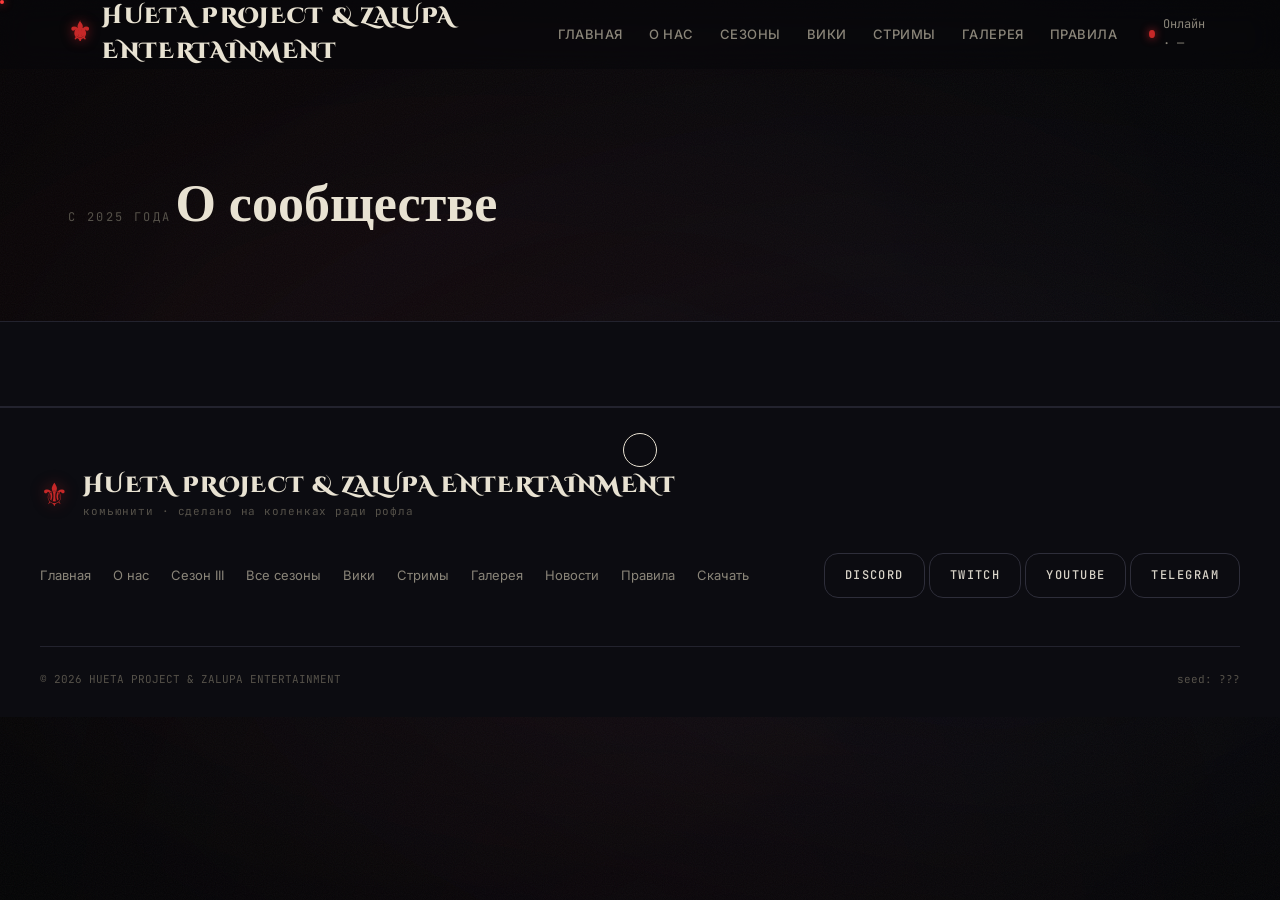
==== commit 3b5f926c: "Add files via upload" ====
--- a/about.html
+++ b/about.html
@@ -20,15 +20,16 @@
   <div id="site-header"></div>
   <main>
     <div class="page-header">
-      <span class="page-header__eyebrow">С 2024 ГОДА</span>
+      <span class="page-header__eyebrow">С 2025 ГОДА</span>
       <h1 class="glitch" data-text="О сообществе">О сообществе</h1>
+      <p id="aboutIntro" style="margin-top:14px;color:var(--ink-dim);max-width:560px;"></p>
     </div>
-    <div class="stub-block reveal-auto">
-      <div class="stub-block__mark">⚜</div>
-      <p>Полная история сообщества по сезонам, состав и правила — раздел в разработке. Пока коротко: три сезона, одна компания людей, и сервер, который каждый раз пересобирают заново.</p>
-    </div>
+    <section class="features" style="padding-top:0;">
+      <div class="about__grid" id="aboutTimeline"></div>
+    </section>
   </main>
   <div id="site-footer"></div>
   <script src="assets/js/site.js"></script>
+  <script src="assets/js/about.js"></script>
 </body>
 </html>
--- a/assets/css/styles.css
+++ b/assets/css/styles.css
@@ -1,6 +1,41 @@
 /* ============================================================
    ПОЛЫНЬ — Horror Minecraft Server
    Палитра: антрацит + кровь + тлен
+   ============================================================ */
+
+/* ============================================================
+   ОГЛАВЛЕНИЕ — ищи заголовок через Ctrl+F (Cmd+F на Mac)
+   ============================================================
+
+   :root                     — все цвета, шрифты, отступы одним списком.
+                               Меняешь тут — меняется ВЕЗДЕ на сайте.
+   РЕСЕТ                     — служебные сбросы браузера, обычно не трогать
+   ФОНОВЫЕ СЛОИ              — тёмный градиент / шум / туман на фоне
+   КАСТОМНЫЙ КУРСОР          — кастомный кружок вместо стрелки мыши
+   ПРОГРЕСС-БАР ПРОКРУТКИ    — тонкая полоска сверху, показывает % скролла
+   НАВИГАЦИЯ                 — верхнее меню (лого, ссылки, "онлайн")
+   ОБЩИЕ СЕКЦИИ              — отступы/ширина, общие для всех блоков сайта
+   HERO                      — самый первый экран с заголовком
+   ПРАВИЛА                   — карточки категорий на странице rules.html
+   КНОПКИ                    — все .btn (обычные, ghost, размеры)
+   ОБ СБОРКЕ                 — блок "что такое сервер"
+   МЕХАНИКИ                  — карточки с фичами/механиками
+   КАРТА МИРА                — canvas-карта с игроками
+   ОНЛАЙН                    — счётчик и график онлайна
+   КАК ЗАЙТИ                 — блок с IP сервера и кнопкой "копировать"
+   ФУТЕР                     — самый низ страницы
+   GLITCH ЭФФЕКТ             — дрожащий/двоящийся текст при наведении
+   prefers-reduced-motion    — отключает анимации людям, кому они мешают
+   АНИМАЦИИ ПОЯВЛЕНИЯ        — плавное появление блоков при скролле
+   АДАПТИВ                   — стили под телефон/планшет (@media)
+   ГЛАВНАЯ (ХАБ СООБЩЕСТВА)  — карточки новостей, сезонов, вики и т.п.
+   TWITCH КАРУСЕЛЬ           — блок "Прямой эфир" с плеерами Twitch
+
+   Частые задачи:
+   - поменять акцентный цвет (кровь) везде → --blood-bright в :root
+   - поменять фон сайта → --bg-0 / --bg-1 в :root
+   - поменять шрифт заголовков → --font-display в :root
+   - поменять максимальную ширину контента → --maxw в :root
    ============================================================ */
 
 :root {
@@ -168,9 +203,12 @@
 .nav__logo-text { color: var(--bone); }
 
 .nav__links { display: flex; gap: 26px; margin-left: auto; }
+/* white-space: nowrap — чтобы пункты меню из двух слов (например "О нас")
+   не переносились на вторую строку, если места чуть не хватает */
 .nav__links a {
   font-size: 13px; font-weight: 500; letter-spacing: 0.04em; text-transform: uppercase;
   color: var(--ink-dim); position: relative; padding: 6px 0; transition: color 0.25s;
+  white-space: nowrap;
 }
 .nav__links a::after {
   content: ""; position: absolute; left: 0; bottom: 0; height: 1px; width: 0;
@@ -264,6 +302,17 @@
 .hero__scroll { position: absolute; bottom: 32px; left: 50%; transform: translateX(-50%); display: flex; flex-direction: column; align-items: center; gap: 10px; font-family: var(--font-mono); font-size: 10px; letter-spacing: 0.25em; text-transform: uppercase; color: var(--ink-faint); }
 .hero__scroll-line { width: 1px; height: 40px; background: linear-gradient(var(--blood-bright), transparent); animation: scrollPulse 2s var(--ease) infinite; }
 @keyframes scrollPulse { 0% { transform: scaleY(0); transform-origin: top; } 50% { transform: scaleY(1); transform-origin: top; } 50.01% { transform-origin: bottom; } 100% { transform: scaleY(0); transform-origin: bottom; } }
+
+/* ============================================================
+   ПРАВИЛА — категории с пронумерованными списками
+   ============================================================ */
+.rules-list { max-width: var(--maxw); margin: 0 auto; display: grid; grid-template-columns: repeat(auto-fit, minmax(280px, 1fr)); gap: 18px; }
+.rules-category { background: var(--bg-2); border: 1px solid var(--line); border-radius: var(--r); padding: 28px; position: relative; }
+.rules-category__num { font-family: var(--font-mono); font-size: 12px; color: var(--blood-bright); letter-spacing: 0.15em; display: block; margin-bottom: 14px; }
+.rules-category__title { font-family: var(--font-display); font-size: 20px; color: var(--bone); margin-bottom: 14px; }
+.rules-category__list { list-style: none; display: flex; flex-direction: column; gap: 10px; }
+.rules-category__list li { position: relative; padding-left: 18px; color: var(--ink-dim); font-size: 14.5px; line-height: 1.6; }
+.rules-category__list li::before { content: "—"; position: absolute; left: 0; color: var(--blood); }
 
 /* ============================================================
    КНОПКИ
@@ -420,9 +469,12 @@
 .join__ip-label { font-family: var(--font-mono); font-size: 11px; letter-spacing: 0.15em; text-transform: uppercase; color: var(--ink-faint); }
 .join__ip-value { display: flex; align-items: center; justify-content: center; gap: 16px; margin-top: 12px; }
 .join__ip-value span { font-family: var(--font-mono); font-size: clamp(20px, 4vw, 30px); color: var(--bone); letter-spacing: 0.04em; }
-.join__ip-copy { padding: 8px 18px; border: 1px solid var(--line-2); border-radius: 8px; font-family: var(--font-mono); font-size: 12px; letter-spacing: 0.1em; text-transform: uppercase; color: var(--ink-dim); transition: all 0.25s; }
-.join__ip-copy:hover { border-color: var(--blood-bright); color: var(--bone); background: rgba(139,26,26,0.15); }
-.join__ip-copy.copied { border-color: var(--blood-bright); color: var(--blood-glow); }
+.join__ip-clickable {
+  cursor: pointer; border-bottom: 1px dashed var(--line-2); transition: color 0.25s, border-color 0.25s;
+}
+.join__ip-clickable:hover { color: var(--bone); border-color: var(--blood-bright); }
+.join__ip-clickable.copied { color: var(--blood-glow); border-color: var(--blood-glow); }
+.join__ip-hint { margin-top: 10px; font-family: var(--font-mono); font-size: 11px; letter-spacing: 0.08em; color: var(--ink-faint); }
 .join__ip-toast { margin-top: 18px; font-size: 12px; color: var(--blood-bright); font-style: italic; animation: feedIn 0.4s var(--ease); }
 .join__warn { margin-top: 36px; font-family: var(--font-mono); font-size: 12px; color: var(--ink-faint); letter-spacing: 0.04em; }
 
@@ -533,7 +585,8 @@
 .hub-stats .stat-label { display: block; margin-top: 4px; font-family: var(--font-mono); font-size: 11px; letter-spacing: 0.1em; text-transform: uppercase; color: var(--ink-faint); }
 
 /* --- О сообществе, короткий тизер --- */
-.about-teaser { max-width: 760px; }
+.about-teaser { max-width: var(--maxw); margin: 0 auto; }
+.about-teaser p { max-width: 700px; }
 .about-teaser p { font-size: 16px; color: var(--ink-dim); line-height: 1.8; }
 .about-teaser a.link-arrow { display: inline-flex; align-items: center; gap: 8px; margin-top: 20px; color: var(--bone); font-family: var(--font-mono); font-size: 13px; letter-spacing: 0.06em; }
 .about-teaser a.link-arrow:hover { color: var(--blood-bright); }
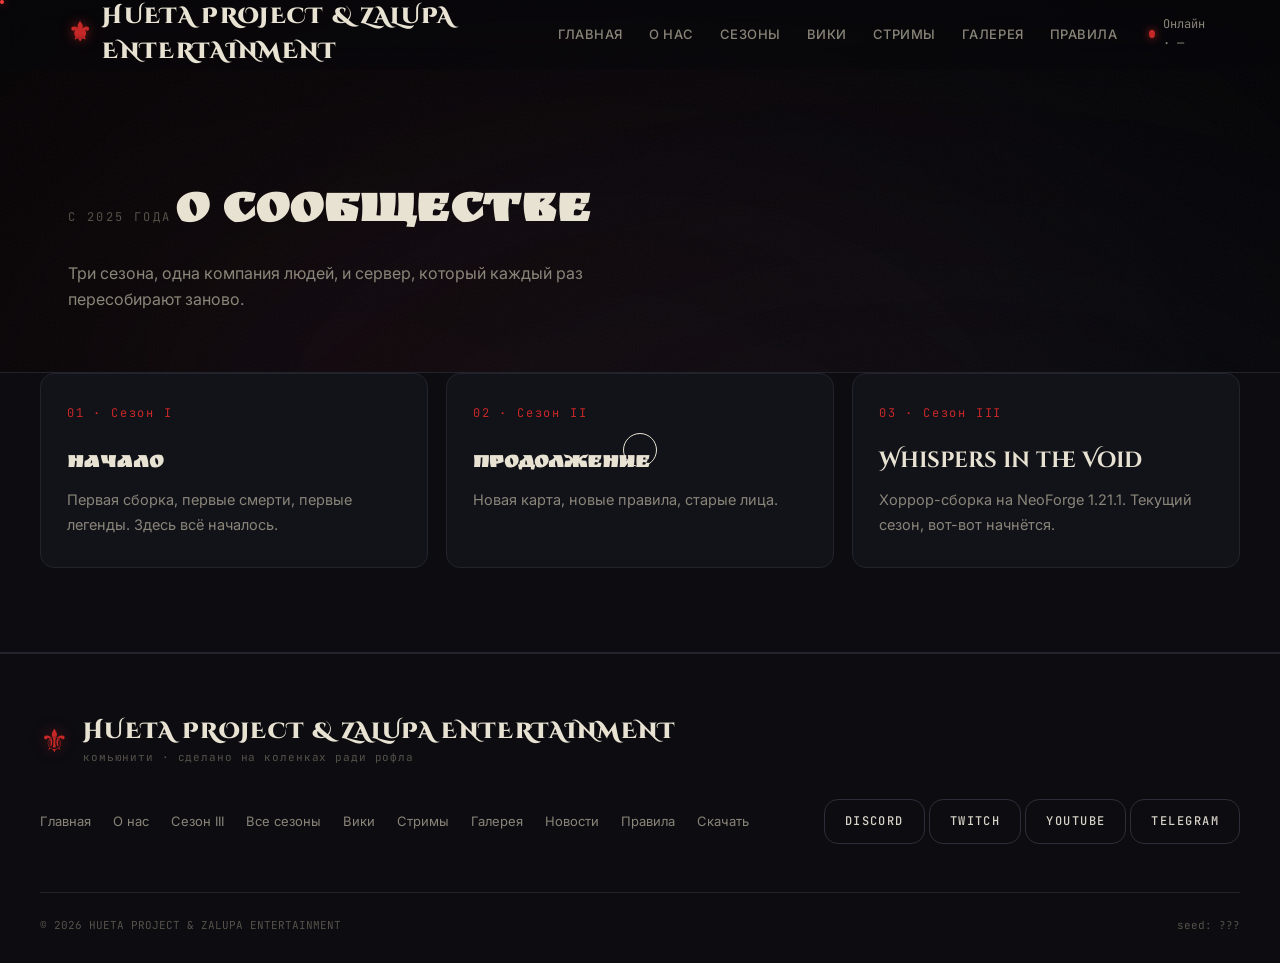
==== commit 71c3d1d1: "fix: комплексный аудит и исправление багов сайта - Исправлено зацикливание клика бургера в season-3." ====
--- a/about.html
+++ b/about.html
@@ -4,9 +4,14 @@
   <meta charset="UTF-8" />
   <meta name="viewport" content="width=device-width, initial-scale=1.0" />
   <title>О сообществе — УЕБИЩЬ</title>
+  <meta name="description" content="История комьюнити УЕБИЩЬ по сезонам — как всё начиналось и развивалось." />
+  <meta property="og:title" content="О сообществе — УЕБИЩЬ" />
+  <meta property="og:description" content="История комьюнити УЕБИЩЬ по сезонам — как всё начиналось и развивалось." />
+  <meta property="og:type" content="website" />
+  <link rel="icon" type="image/svg+xml" href="assets/img/favicon.svg" />
   <link rel="preconnect" href="https://fonts.googleapis.com" />
   <link rel="preconnect" href="https://fonts.gstatic.com" crossorigin />
-  <link href="https://fonts.googleapis.com/css2?family=Cinzel+Decorative:wght@700;900&family=JetBrains+Mono:wght@400;500;700&family=Inter:wght@300;400;500;700&display=swap" rel="stylesheet" />
+  <link href="https://fonts.googleapis.com/css2?family=Cinzel+Decorative:wght@700;900&family=Ruslan+Display&family=JetBrains+Mono:wght@400;500;700&family=Inter:wght@300;400;500;700&display=swap" rel="stylesheet" />
   <link rel="stylesheet" href="assets/css/styles.css" />
 </head>
 <body data-theme="dark" data-page="about">
--- a/assets/css/styles.css
+++ b/assets/css/styles.css
@@ -1,5 +1,5 @@
 /* ============================================================
-   ПОЛЫНЬ — Horror Minecraft Server
+   Сервер Уёбищь — Horror Minecraft Server
    Палитра: антрацит + кровь + тлен
    ============================================================ */
 
@@ -56,7 +56,7 @@
   --rust: #b5651d;        /* ржавчина / факел */
   --bone: #e8e2d2;        /* кость / свет */
 
-  --font-display: "Cinzel Decorative", "Times New Roman", serif;
+  --font-display: "Cinzel Decorative", "Ruslan Display", "Times New Roman", serif;
   --font-mono: "JetBrains Mono", "Courier New", monospace;
   --font-body: "Inter", -apple-system, "Segoe UI", sans-serif;
 
@@ -64,6 +64,11 @@
   --r: 14px;
 
   --ease: cubic-bezier(0.22, 1, 0.36, 1);
+}
+
+:focus-visible {
+  outline: 2px solid var(--blood-bright);
+  outline-offset: 3px;
 }
 
 /* ============================================================
